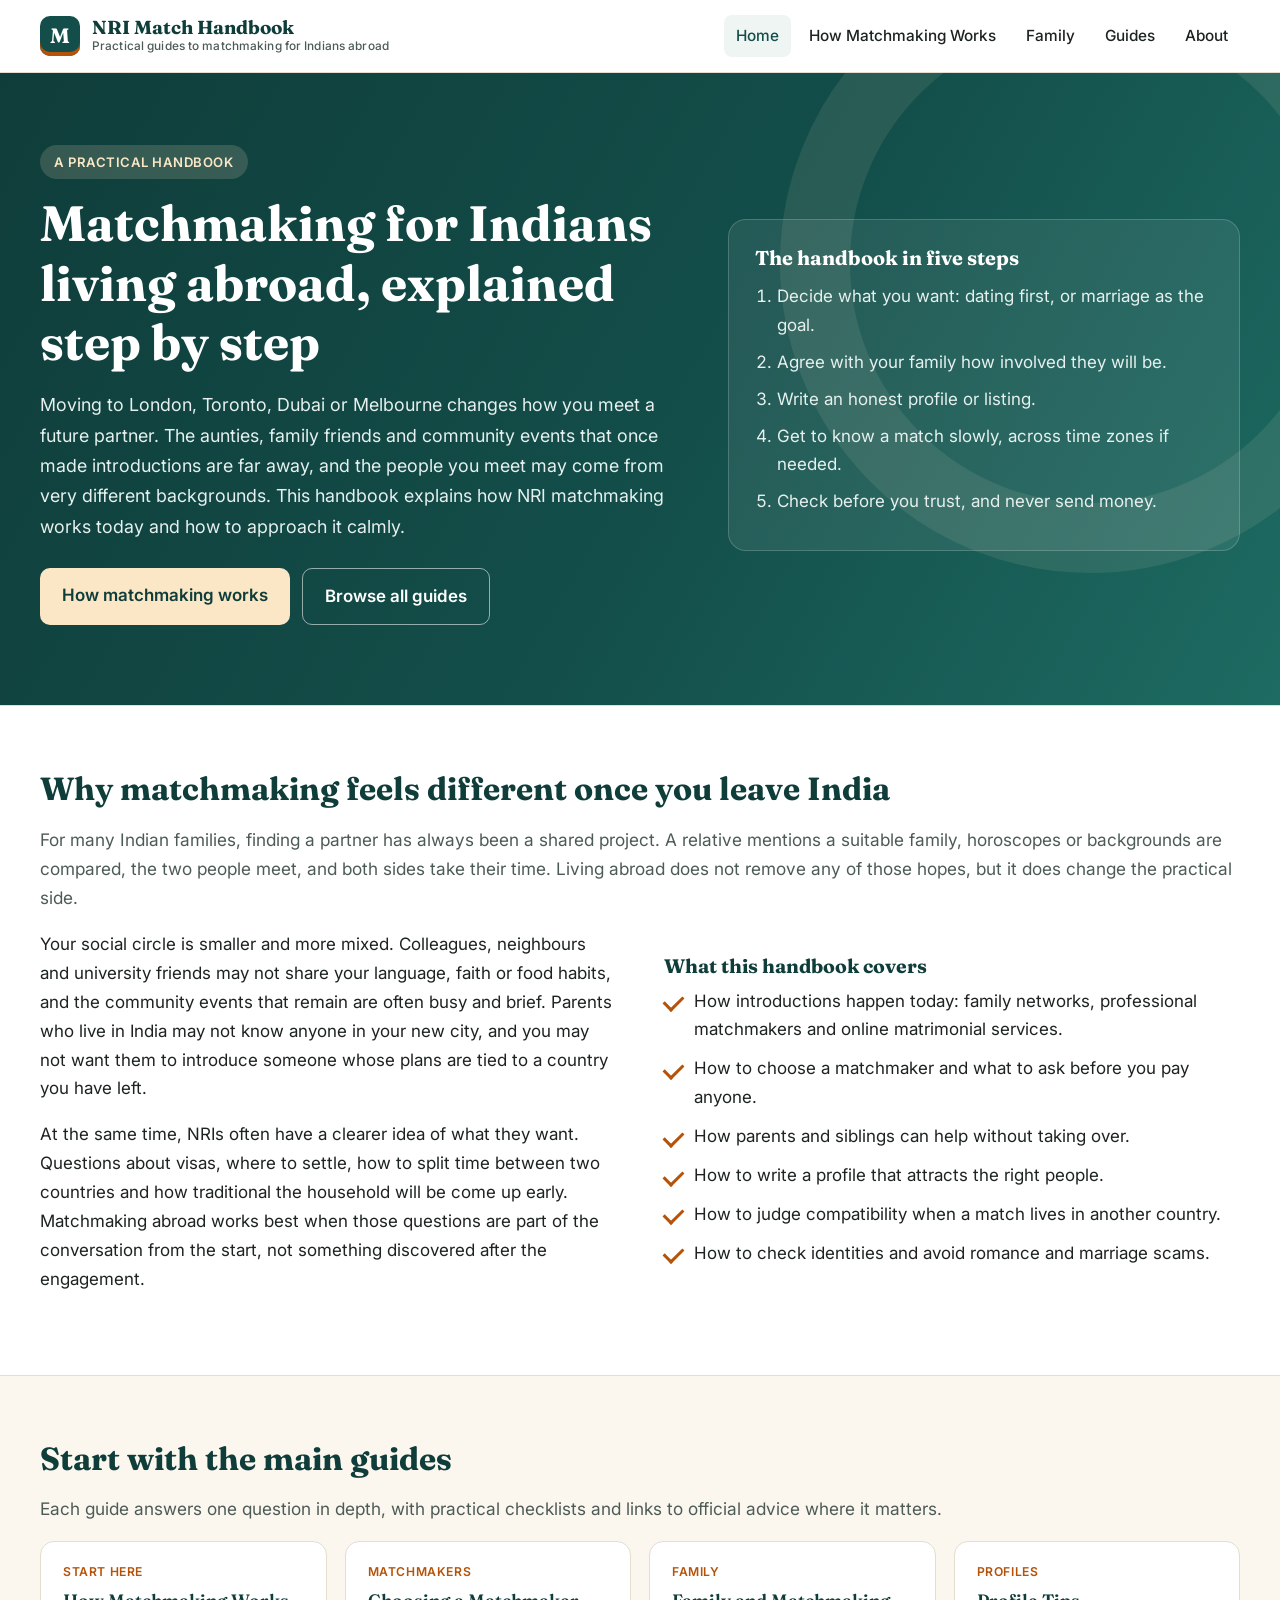
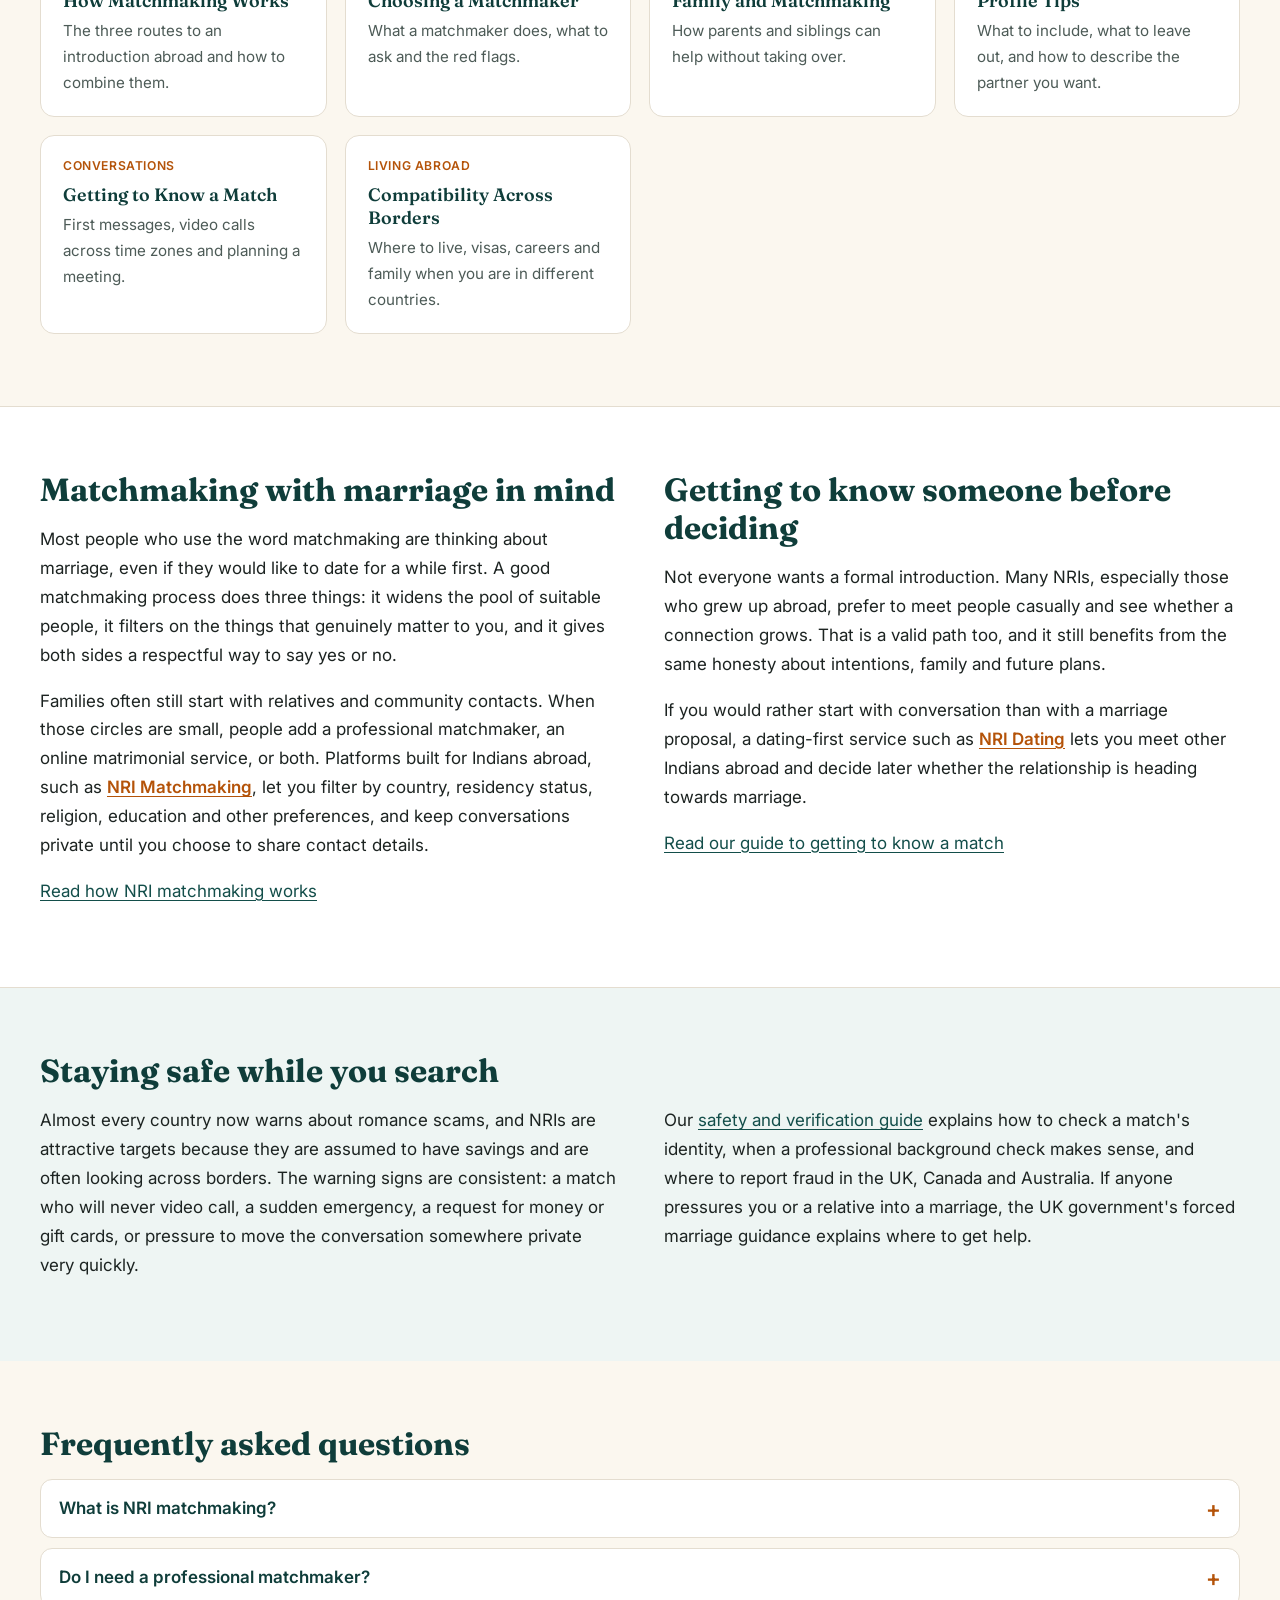
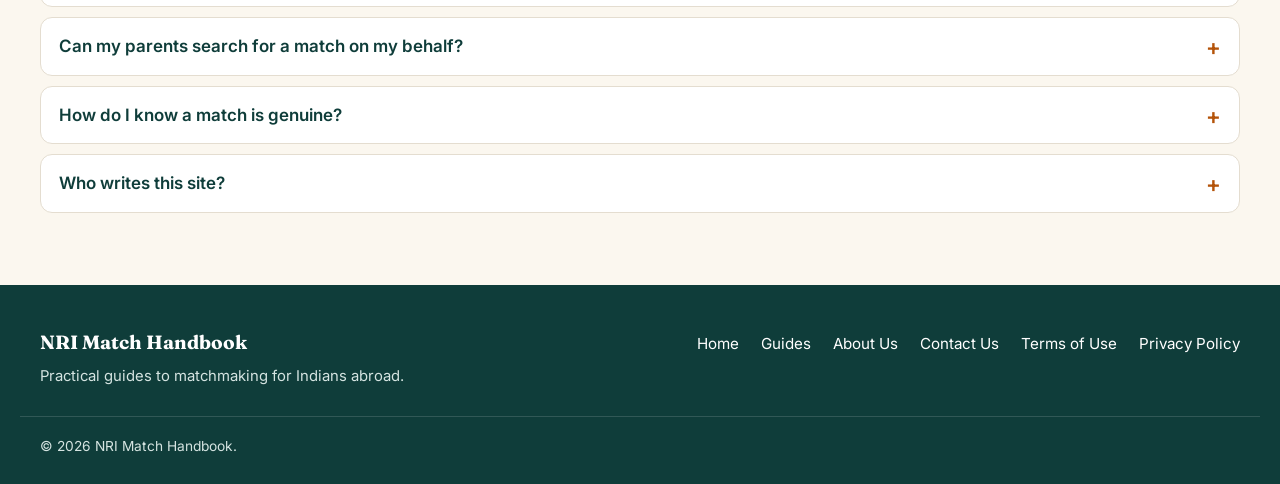
==== index.html @ 5d5caadc "Publish NRI Match Handbook" ====
<!doctype html><html lang="en-GB"><head><meta charset="utf-8">
<meta name="viewport" content="width=device-width, initial-scale=1">
<title>NRI Match Handbook: Matchmaking Guides for Indians Abroad</title>
<meta name="description" content="Plain-English guides to NRI matchmaking: how introductions work abroad, choosing a matchmaker, family involvement, profiles and staying safe.">
<link rel="canonical" href="https://nridating.github.io/">
<meta property="og:title" content="NRI Match Handbook: Matchmaking Guides for Indians Abroad"><meta property="og:description" content="Plain-English guides to NRI matchmaking: how introductions work abroad, choosing a matchmaker, family involvement, profiles and staying safe.">
<meta property="og:type" content="website"><meta property="og:url" content="https://nridating.github.io/">
<link rel="icon" href="/assets/favicon.svg" type="image/svg+xml">
<link rel="preconnect" href="https://fonts.googleapis.com"><link rel="preconnect" href="https://fonts.gstatic.com" crossorigin>
<link href="https://fonts.googleapis.com/css2?family=Fraunces:opsz,wght@9..144,600;9..144,700&family=Inter:wght@400;500;600&display=swap" rel="stylesheet">
<link rel="stylesheet" href="/assets/style.css?v=20261117">
<script type="application/ld+json">{"@context": "https://schema.org", "@type": "WebSite", "name": "NRI Match Handbook", "url": "https://nridating.github.io/"}</script>
</head><body>
<header class="site-header"><div class="wrap head-row"><a class="brand" href="/"><span class="brand-mark" aria-hidden="true">M</span><span class="brand-text">NRI Match Handbook<small>Practical guides to matchmaking for Indians abroad</small></span></a><button class="menu-btn" type="button" aria-expanded="false" aria-controls="site-nav">Menu</button><nav id="site-nav" class="site-nav" aria-label="Main"><ul><li><a href="/" aria-current="page">Home</a></li><li><a href="/how-nri-matchmaking-works/">How Matchmaking Works</a></li><li><a href="/family-and-matchmaking/">Family</a></li><li><a href="/guides/">Guides</a></li><li><a href="/about/">About</a></li></ul></nav></div></header>
<main>
<section class="hero">
  <div class="wrap hero-grid">
    <div>
      <span class="eyebrow">A practical handbook</span>
      <h1>Matchmaking for Indians living abroad, explained step by step</h1>
      <p>Moving to London, Toronto, Dubai or Melbourne changes how you meet a future partner. The aunties, family friends and community events that once made introductions are far away, and the people you meet may come from very different backgrounds. This handbook explains how NRI matchmaking works today and how to approach it calmly.</p>
      <div class="btns">
        <a class="btn btn-primary" href="/how-nri-matchmaking-works/">How matchmaking works</a>
        <a class="btn btn-ghost" href="/guides/">Browse all guides</a>
      </div>
    </div>
    <div class="hero-panel">
      <h2>The handbook in five steps</h2>
      <ol>
        <li>Decide what you want: dating first, or marriage as the goal.</li>
        <li>Agree with your family how involved they will be.</li>
        <li>Write an honest profile or listing.</li>
        <li>Get to know a match slowly, across time zones if needed.</li>
        <li>Check before you trust, and never send money.</li>
      </ol>
    </div>
  </div>
</section>

<section class="band band-white">
  <div class="wrap">
    <h2>Why matchmaking feels different once you leave India</h2>
    <p class="section-intro">For many Indian families, finding a partner has always been a shared project. A relative mentions a suitable family, horoscopes or backgrounds are compared, the two people meet, and both sides take their time. Living abroad does not remove any of those hopes, but it does change the practical side.</p>
    <div class="split">
      <div>
        <p>Your social circle is smaller and more mixed. Colleagues, neighbours and university friends may not share your language, faith or food habits, and the community events that remain are often busy and brief. Parents who live in India may not know anyone in your new city, and you may not want them to introduce someone whose plans are tied to a country you have left.</p>
        <p>At the same time, NRIs often have a clearer idea of what they want. Questions about visas, where to settle, how to split time between two countries and how traditional the household will be come up early. Matchmaking abroad works best when those questions are part of the conversation from the start, not something discovered after the engagement.</p>
      </div>
      <div>
        <h3>What this handbook covers</h3>
        <ul class="checks">
          <li>How introductions happen today: family networks, professional matchmakers and online matrimonial services.</li>
          <li>How to choose a matchmaker and what to ask before you pay anyone.</li>
          <li>How parents and siblings can help without taking over.</li>
          <li>How to write a profile that attracts the right people.</li>
          <li>How to judge compatibility when a match lives in another country.</li>
          <li>How to check identities and avoid romance and marriage scams.</li>
        </ul>
      </div>
    </div>
  </div>
</section>

<section class="band">
  <div class="wrap">
    <h2>Start with the main guides</h2>
    <p class="section-intro">Each guide answers one question in depth, with practical checklists and links to official advice where it matters.</p>
    <div class="cards">
<a class="card" href="/how-nri-matchmaking-works/"><span class="card-kicker">Start here</span><strong>How Matchmaking Works</strong><span>The three routes to an introduction abroad and how to combine them.</span></a>
<a class="card" href="/choosing-a-matchmaker/"><span class="card-kicker">Matchmakers</span><strong>Choosing a Matchmaker</strong><span>What a matchmaker does, what to ask and the red flags.</span></a>
<a class="card" href="/family-and-matchmaking/"><span class="card-kicker">Family</span><strong>Family and Matchmaking</strong><span>How parents and siblings can help without taking over.</span></a>
<a class="card" href="/matrimonial-profile-tips/"><span class="card-kicker">Profiles</span><strong>Profile Tips</strong><span>What to include, what to leave out, and how to describe the partner you want.</span></a>
<a class="card" href="/getting-to-know-a-match/"><span class="card-kicker">Conversations</span><strong>Getting to Know a Match</strong><span>First messages, video calls across time zones and planning a meeting.</span></a>
<a class="card" href="/compatibility-across-borders/"><span class="card-kicker">Living abroad</span><strong>Compatibility Across Borders</strong><span>Where to live, visas, careers and family when you are in different countries.</span></a>
</div>
  </div>
</section>

<section class="band band-white">
  <div class="wrap split">
    <div>
      <h2>Matchmaking with marriage in mind</h2>
      <p>Most people who use the word matchmaking are thinking about marriage, even if they would like to date for a while first. A good matchmaking process does three things: it widens the pool of suitable people, it filters on the things that genuinely matter to you, and it gives both sides a respectful way to say yes or no.</p>
      <p>Families often still start with relatives and community contacts. When those circles are small, people add a professional matchmaker, an online matrimonial service, or both. Platforms built for Indians abroad, such as <a class="ext" href="https://nri.dating/nri-matchmaking">NRI Matchmaking</a>, let you filter by country, residency status, religion, education and other preferences, and keep conversations private until you choose to share contact details.</p>
      <p><a href="/how-nri-matchmaking-works/">Read how NRI matchmaking works</a></p>
    </div>
    <div>
      <h2>Getting to know someone before deciding</h2>
      <p>Not everyone wants a formal introduction. Many NRIs, especially those who grew up abroad, prefer to meet people casually and see whether a connection grows. That is a valid path too, and it still benefits from the same honesty about intentions, family and future plans.</p>
      <p>If you would rather start with conversation than with a marriage proposal, a dating-first service such as <a class="ext" href="https://nri.dating/">NRI Dating</a> lets you meet other Indians abroad and decide later whether the relationship is heading towards marriage.</p>
      <p><a href="/getting-to-know-a-match/">Read our guide to getting to know a match</a></p>
    </div>
  </div>
</section>

<section class="band band-tint">
  <div class="wrap">
    <h2>Staying safe while you search</h2>
    <div class="split">
      <p>Almost every country now warns about romance scams, and NRIs are attractive targets because they are assumed to have savings and are often looking across borders. The warning signs are consistent: a match who will never video call, a sudden emergency, a request for money or gift cards, or pressure to move the conversation somewhere private very quickly.</p>
      <p>Our <a href="/safety-and-verification/">safety and verification guide</a> explains how to check a match's identity, when a professional background check makes sense, and where to report fraud in the UK, Canada and Australia. If anyone pressures you or a relative into a marriage, the UK government's forced marriage guidance explains where to get help.</p>
    </div>
  </div>
</section>

<section class="band">
  <div class="wrap">
    <h2>Frequently asked questions</h2>
    <div class="faq">
<details><summary>What is NRI matchmaking?</summary><p>It is the process of finding a compatible partner, usually for marriage, when you are an Indian living outside India. It can involve family introductions, a professional matchmaker, an online matrimonial or dating service, or a mix of all three.</p></details>
<details><summary>Do I need a professional matchmaker?</summary><p>Not necessarily. Many people find a partner through family networks or online services alone. A matchmaker can help if you are short of time, have very specific requirements or want someone to handle first conversations, but you should check exactly what you are paying for first.</p></details>
<details><summary>Can my parents search for a match on my behalf?</summary><p>Yes, and many do. It works best when you agree in advance what they can share, who makes the first contact and how quickly things move. Our family guide covers this in detail.</p></details>
<details><summary>How do I know a match is genuine?</summary><p>Video call early, check that names, jobs and locations are consistent, take your time, and never send money to someone you have not met. Our safety guide lists more checks and official places to report scams.</p></details>
<details><summary>Who writes this site?</summary><p>NRI Match Handbook is published by the team behind NRI Dating, an online service for Indians abroad. The guides are written to be useful whichever service you choose.</p></details>
</div>
  </div>
</section>
</main>
<footer class="site-footer"><div class="wrap foot-row"><div class="foot-brand"><strong>NRI Match Handbook</strong><p>Practical guides to matchmaking for Indians abroad.</p></div><nav aria-label="Footer"><ul><li><a href="/">Home</a></li><li><a href="/guides/">Guides</a></li><li><a href="/about/">About Us</a></li><li><a href="/contact/">Contact Us</a></li><li><a href="/terms-of-use/">Terms of Use</a></li><li><a href="/privacy-policy/">Privacy Policy</a></li></ul></nav></div><div class="wrap copy">© 2026 NRI Match Handbook.</div></footer>
<script src="/assets/site.js?v=20261117" defer></script>
</body></html>
---- assets/style.css ----
/* NRI Match Handbook - satellite site on GitHub Pages */
:root {
  --ink: #1c2321;
  --muted: #4d5b57;
  --green: #134e4a;
  --green-2: #0f3d3a;
  --saffron: #b45309;
  --saffron-soft: #fbe7c6;
  --cream: #fbf7ef;
  --paper: #ffffff;
  --line: #e4ddd0;
  --tint: #eef5f3;
  --radius: 14px;
  --serif: "Fraunces", Georgia, "Times New Roman", serif;
  --sans: "Inter", -apple-system, BlinkMacSystemFont, "Segoe UI", Roboto, Arial, sans-serif;
}
* { box-sizing: border-box; }
html { -webkit-text-size-adjust: 100%; }
body { margin: 0; background: var(--cream); color: var(--ink); font: 400 17px/1.7 var(--sans); overflow-x: hidden; }
img { max-width: 100%; height: auto; display: block; }
a { color: var(--green); text-underline-offset: 3px; }
a:hover { color: var(--saffron); }
a.ext { color: var(--saffron); font-weight: 600; }
.wrap { max-width: 1240px; margin: 0 auto; padding: 0 20px; }
h1, h2, h3 { font-family: var(--serif); line-height: 1.2; color: var(--green-2); }
h1 { font-size: clamp(2rem, 4.2vw, 3.1rem); margin: .3em 0 .35em; }
h2 { font-size: clamp(1.45rem, 2.6vw, 2rem); margin: 1.6em 0 .5em; }
h3 { font-size: 1.22rem; margin: 1.3em 0 .4em; }
p { margin: 0 0 1em; }

/* header */
.site-header { background: var(--paper); border-bottom: 1px solid var(--line); position: sticky; top: 0; z-index: 10; }
.head-row { display: flex; align-items: center; justify-content: space-between; gap: 16px; min-height: 72px; }
.brand { display: flex; align-items: center; gap: 12px; text-decoration: none; color: var(--green-2); }
.brand-mark { width: 40px; height: 40px; border-radius: 10px; background: var(--green); color: #fff; display: grid; place-items: center;
  font: 700 1.3rem/1 var(--serif); box-shadow: inset 0 -4px 0 var(--saffron); }
.brand-text { font: 700 1.18rem/1.15 var(--serif); }
.brand-text small { display: block; font: 500 .74rem/1.3 var(--sans); color: var(--muted); letter-spacing: .01em; }
.site-nav ul { list-style: none; margin: 0; padding: 0; display: flex; gap: 6px; }
.site-nav a { display: block; padding: 8px 12px; border-radius: 8px; text-decoration: none; color: var(--ink); font-weight: 500; font-size: .96rem; }
.site-nav a:hover, .site-nav a[aria-current="page"] { background: var(--tint); color: var(--green); }
.menu-btn { display: none; background: var(--green); color: #fff; border: 0; border-radius: 8px; padding: 9px 14px; font: 600 .95rem var(--sans); cursor: pointer; }

/* home hero */
.hero { background: linear-gradient(120deg, var(--green-2) 0%, var(--green) 55%, #1d6b62 100%); color: #fff; position: relative; overflow: hidden; }
.hero::after { content: ""; position: absolute; right: -120px; top: -120px; width: 480px; height: 480px; border-radius: 50%;
  border: 70px solid rgba(251, 231, 198, .09); }
.hero-grid { display: grid; grid-template-columns: 1.25fr 1fr; gap: 48px; align-items: center; padding: 72px 20px 80px; position: relative; z-index: 1; }
.hero h1 { color: #fff; }
.hero .eyebrow { display: inline-block; background: rgba(251, 231, 198, .16); color: var(--saffron-soft); border-radius: 999px; padding: 6px 14px;
  font-size: .82rem; font-weight: 600; letter-spacing: .04em; text-transform: uppercase; }
.hero p { font-size: 1.12rem; color: #e6f0ee; }
.hero .btns { display: flex; flex-wrap: wrap; gap: 12px; margin-top: 26px; }
.btn { display: inline-block; padding: 13px 22px; border-radius: 10px; font-weight: 600; text-decoration: none; }
.btn-primary { background: var(--saffron-soft); color: var(--green-2); }
.btn-primary:hover { background: #fff; color: var(--green-2); }
.btn-ghost { border: 1.5px solid rgba(255, 255, 255, .55); color: #fff; }
.btn-ghost:hover { background: rgba(255, 255, 255, .1); color: #fff; }
.hero-panel { background: rgba(255, 255, 255, .08); border: 1px solid rgba(255, 255, 255, .18); border-radius: 18px; padding: 26px; }
.hero-panel h2 { color: #fff; font-size: 1.25rem; margin: 0 0 12px; }
.hero-panel ol { margin: 0; padding-left: 1.3em; color: #e6f0ee; }
.hero-panel li { margin-bottom: 8px; }

/* home sections */
.band { padding: 64px 0; }
.band-white { background: var(--paper); border-top: 1px solid var(--line); border-bottom: 1px solid var(--line); }
.band-tint { background: var(--tint); }
.band h2:first-child { margin-top: 0; }
.section-intro { font-size: 1.08rem; color: var(--muted); }
.split { display: grid; grid-template-columns: 1fr 1fr; gap: 48px; align-items: start; }
.checks { list-style: none; padding: 0; margin: 0 0 1em; }
.checks li { position: relative; padding-left: 30px; margin-bottom: 10px; }
.checks li::before { content: ""; position: absolute; left: 0; top: .5em; width: 16px; height: 9px; border-left: 3px solid var(--saffron);
  border-bottom: 3px solid var(--saffron); transform: rotate(-45deg); }
.note { background: var(--saffron-soft); border-left: 4px solid var(--saffron); border-radius: 0 var(--radius) var(--radius) 0; padding: 16px 20px; margin: 1.2em 0; }

/* cards */
.cards { display: grid; grid-template-columns: repeat(auto-fill, minmax(260px, 1fr)); gap: 18px; margin: 18px 0 8px; }
.card { display: flex; flex-direction: column; gap: 6px; background: var(--paper); border: 1px solid var(--line); border-radius: var(--radius);
  padding: 20px 22px; text-decoration: none; color: var(--ink); transition: border-color .15s, transform .15s; }
.card:hover { border-color: var(--green); transform: translateY(-2px); color: var(--ink); }
.card strong { font: 600 1.12rem/1.3 var(--serif); color: var(--green-2); }
.card span { color: var(--muted); font-size: .95rem; }
.card .card-kicker { color: var(--saffron); font-size: .76rem; font-weight: 600; text-transform: uppercase; letter-spacing: .05em; }

/* inner pages */
.page-hero { background: linear-gradient(120deg, var(--green-2), var(--green)); color: #fff; padding: 34px 0 40px; }
.page-hero h1 { color: #fff; }
.page-hero .lead { font-size: 1.12rem; color: #e6f0ee; margin: 0; }
.page-hero a { color: var(--saffron-soft); }
.crumbs { font-size: .88rem; color: #cfe1dd; }
.crumbs a { color: #fff; }
.crumbs .sep { opacity: .6; margin: 0 4px; }
.with-side { display: grid; grid-template-columns: minmax(0, 1fr) 320px; gap: 48px; padding-top: 40px; padding-bottom: 64px; }
.single { padding-top: 40px; padding-bottom: 64px; }
.prose > h2:first-child { margin-top: 0; }
.prose ul, .prose ol { padding-left: 1.3em; margin: 0 0 1.1em; }
.prose li { margin-bottom: 6px; }
.sidebar { display: flex; flex-direction: column; gap: 20px; }
.side-box { background: var(--paper); border: 1px solid var(--line); border-radius: var(--radius); padding: 20px 22px; position: sticky; top: 96px; }
.side-box + .side-box { position: static; }
.side-box h2 { font-size: 1.08rem; margin: 0 0 10px; }
.side-box ul { list-style: none; margin: 0; padding: 0; }
.side-box li a { display: block; padding: 6px 0; border-bottom: 1px solid var(--line); text-decoration: none; font-size: .95rem; }
.side-box li a[aria-current="page"] { color: var(--saffron); font-weight: 600; }
.about-box { background: var(--tint); }
.about-box p { font-size: .93rem; color: var(--muted); }

/* faq */
.faq { display: flex; flex-direction: column; gap: 10px; margin: 12px 0 8px; }
.faq details { background: var(--paper); border: 1px solid var(--line); border-radius: 12px; padding: 0 18px; }
.faq summary { cursor: pointer; padding: 14px 0; font-weight: 600; color: var(--green-2); list-style: none; position: relative; padding-right: 28px; }
.faq summary::-webkit-details-marker { display: none; }
.faq summary::after { content: "+"; position: absolute; right: 0; top: 10px; font-size: 1.4rem; color: var(--saffron); }
.faq details[open] summary::after { content: "–"; }
.faq details p { color: var(--muted); }
.related { margin-top: 2.2em; }
.next-steps { background: var(--paper); border: 1px solid var(--line); border-radius: var(--radius); padding: 22px 24px; margin-top: 2em; }
.next-steps h2 { margin-top: 0; }

/* footer */
.site-footer { background: var(--green-2); color: #d5e4e1; padding: 44px 0 26px; }
.foot-row { display: flex; justify-content: space-between; gap: 32px; flex-wrap: wrap; }
.foot-brand strong { font: 700 1.2rem var(--serif); color: #fff; }
.foot-brand p { margin: 6px 0 0; font-size: .93rem; }
.site-footer ul { list-style: none; margin: 0; padding: 0; display: flex; flex-wrap: wrap; gap: 6px 22px; }
.site-footer a { color: #fff; text-decoration: none; font-size: .95rem; }
.site-footer a:hover { color: var(--saffron-soft); }
.copy { margin-top: 26px; padding-top: 18px; border-top: 1px solid rgba(255, 255, 255, .14); font-size: .86rem; }

@media (max-width: 960px) {
  .hero-grid, .split, .with-side { grid-template-columns: 1fr; }
  .hero-grid { gap: 28px; padding: 52px 20px 56px; }
  .side-box { position: static; }
}
@media (max-width: 820px) {
  .menu-btn { display: inline-block; }
  .site-nav { display: none; position: absolute; left: 0; right: 0; top: 72px; background: var(--paper); border-bottom: 1px solid var(--line); }
  .site-nav.open { display: block; }
  .site-nav ul { flex-direction: column; padding: 8px 16px 16px; }
  .head-row { position: relative; }
  .brand-text small { display: none; }
}
@media (max-width: 480px) {
  body { font-size: 16px; }
  .wrap { padding: 0 16px; }
  .band { padding: 48px 0; }
}
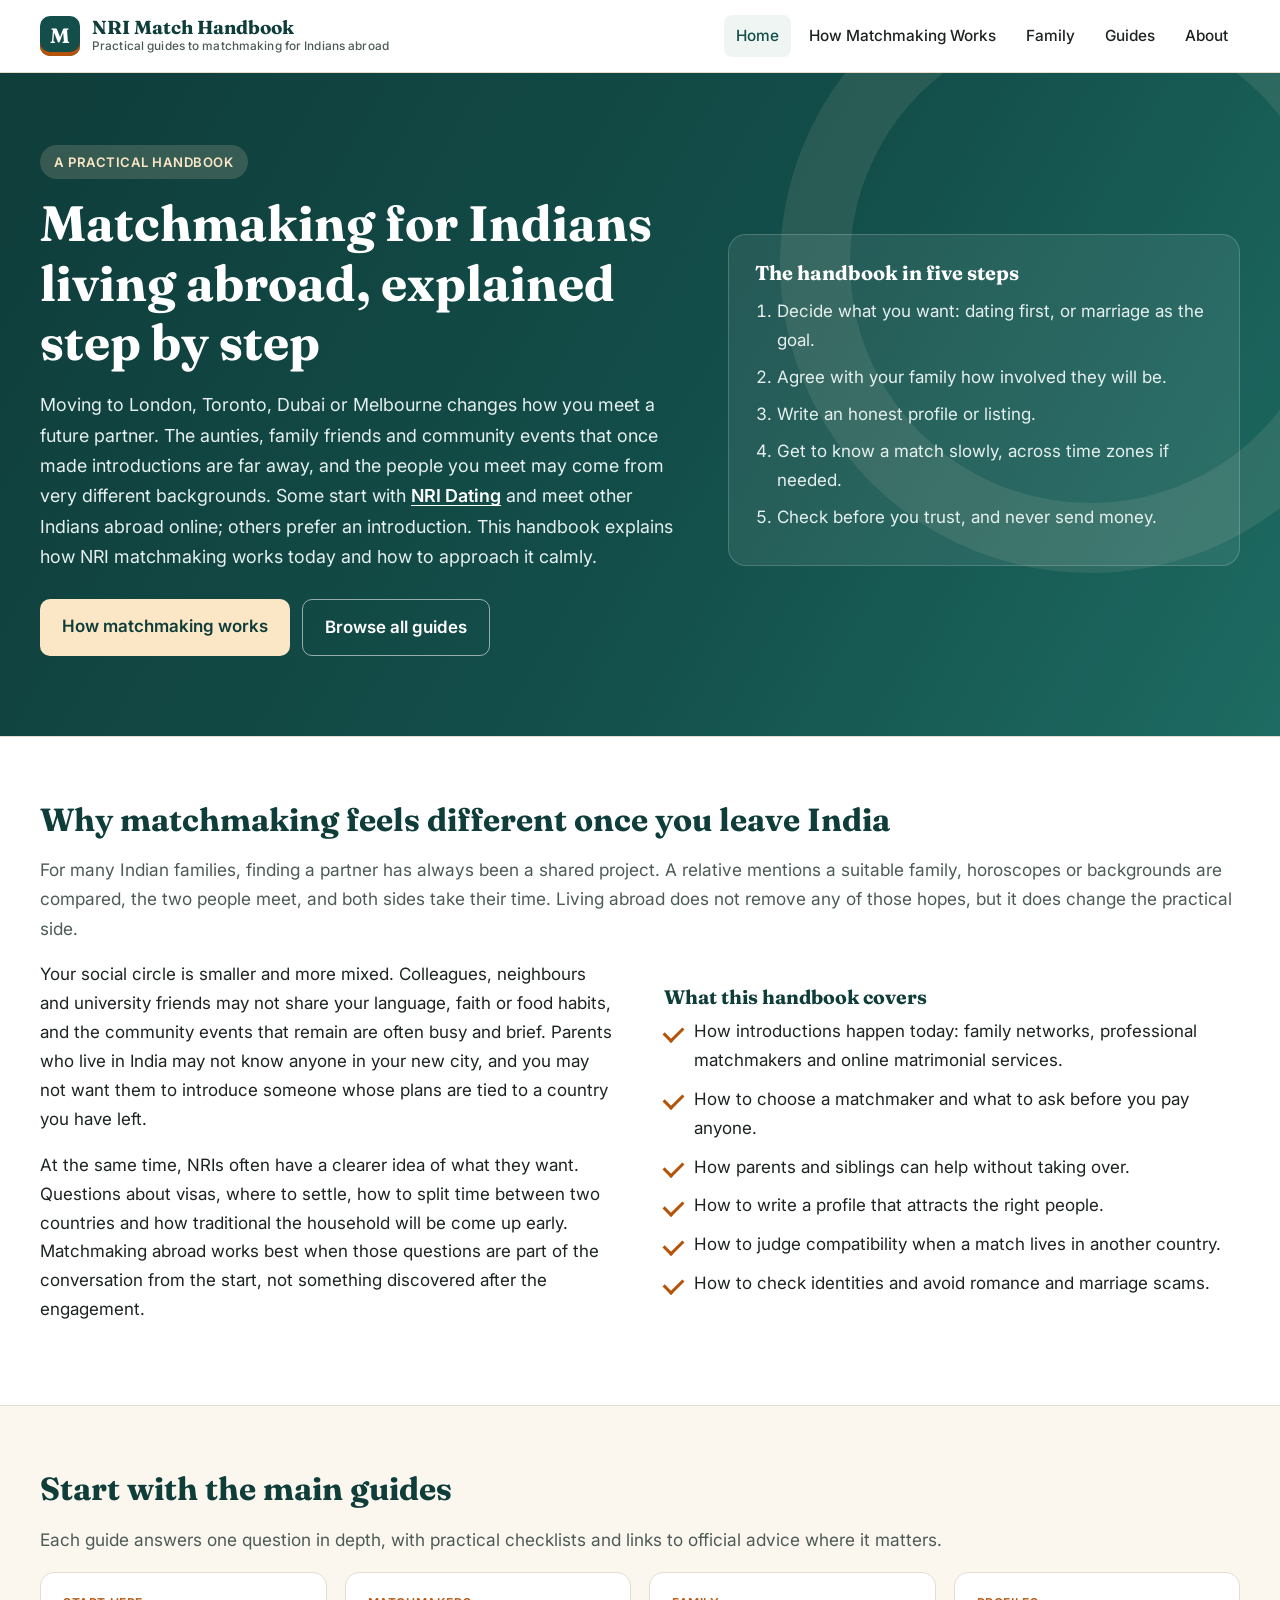
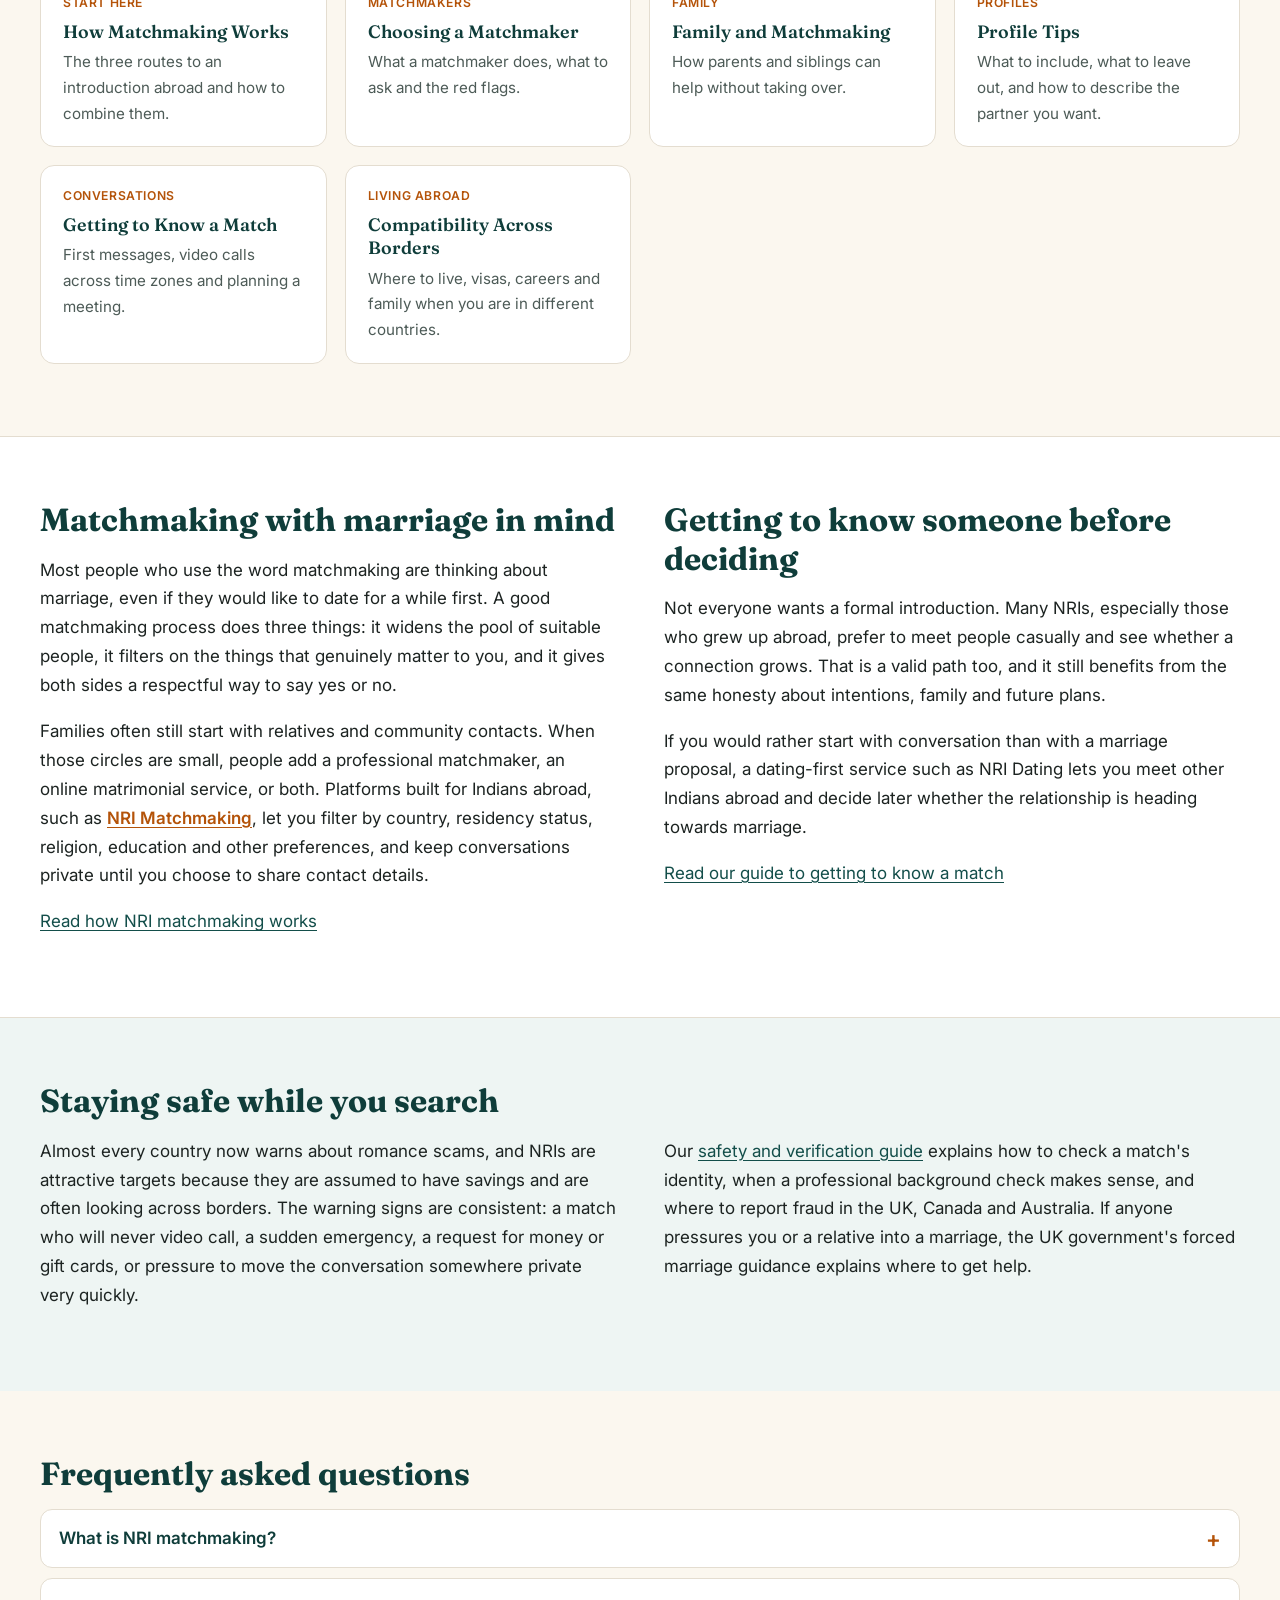
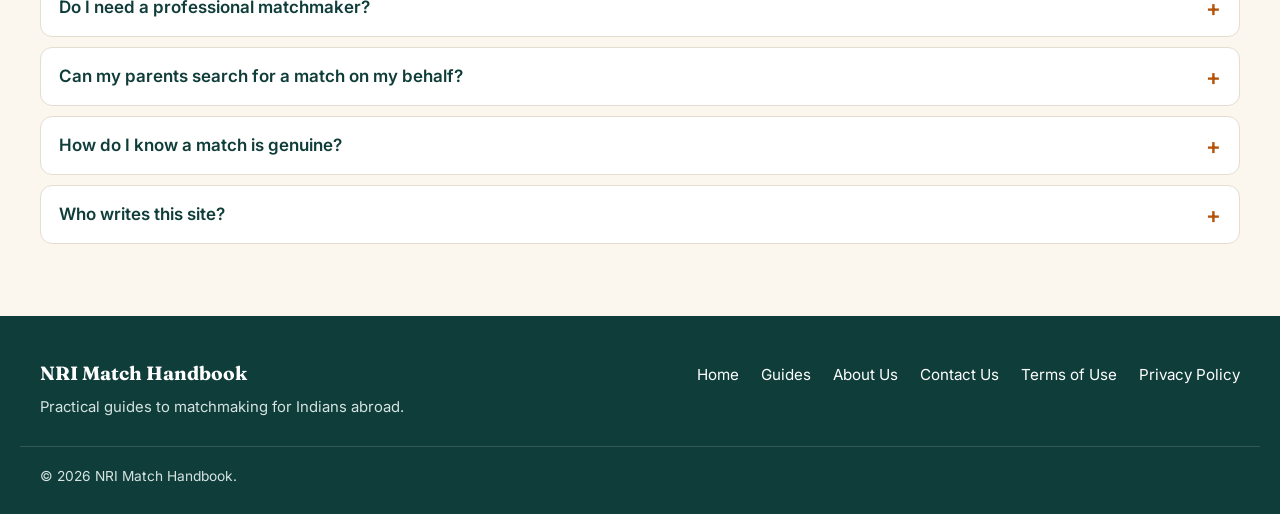
==== commit 488dabfe: "Move NRI Dating link to the top of the content" ====
--- a/index.html
+++ b/index.html
@@ -18,7 +18,7 @@
     <div>
       <span class="eyebrow">A practical handbook</span>
       <h1>Matchmaking for Indians living abroad, explained step by step</h1>
-      <p>Moving to London, Toronto, Dubai or Melbourne changes how you meet a future partner. The aunties, family friends and community events that once made introductions are far away, and the people you meet may come from very different backgrounds. This handbook explains how NRI matchmaking works today and how to approach it calmly.</p>
+      <p>Moving to London, Toronto, Dubai or Melbourne changes how you meet a future partner. The aunties, family friends and community events that once made introductions are far away, and the people you meet may come from very different backgrounds. Some start with <a class="ext" href="https://nri.dating/">NRI Dating</a> and meet other Indians abroad online; others prefer an introduction. This handbook explains how NRI matchmaking works today and how to approach it calmly.</p>
       <div class="btns">
         <a class="btn btn-primary" href="/how-nri-matchmaking-works/">How matchmaking works</a>
         <a class="btn btn-ghost" href="/guides/">Browse all guides</a>
@@ -87,7 +87,7 @@
     <div>
       <h2>Getting to know someone before deciding</h2>
       <p>Not everyone wants a formal introduction. Many NRIs, especially those who grew up abroad, prefer to meet people casually and see whether a connection grows. That is a valid path too, and it still benefits from the same honesty about intentions, family and future plans.</p>
-      <p>If you would rather start with conversation than with a marriage proposal, a dating-first service such as <a class="ext" href="https://nri.dating/">NRI Dating</a> lets you meet other Indians abroad and decide later whether the relationship is heading towards marriage.</p>
+      <p>If you would rather start with conversation than with a marriage proposal, a dating-first service such as NRI Dating lets you meet other Indians abroad and decide later whether the relationship is heading towards marriage.</p>
       <p><a href="/getting-to-know-a-match/">Read our guide to getting to know a match</a></p>
     </div>
   </div>
--- a/assets/style.css
+++ b/assets/style.css
@@ -50,6 +50,7 @@
 .hero .eyebrow { display: inline-block; background: rgba(251, 231, 198, .16); color: var(--saffron-soft); border-radius: 999px; padding: 6px 14px;
   font-size: .82rem; font-weight: 600; letter-spacing: .04em; text-transform: uppercase; }
 .hero p { font-size: 1.12rem; color: #e6f0ee; }
+.hero p a { color: #fff; font-weight: 600; text-decoration: underline; text-underline-offset: 3px; }
 .hero .btns { display: flex; flex-wrap: wrap; gap: 12px; margin-top: 26px; }
 .btn { display: inline-block; padding: 13px 22px; border-radius: 10px; font-weight: 600; text-decoration: none; }
 .btn-primary { background: var(--saffron-soft); color: var(--green-2); }
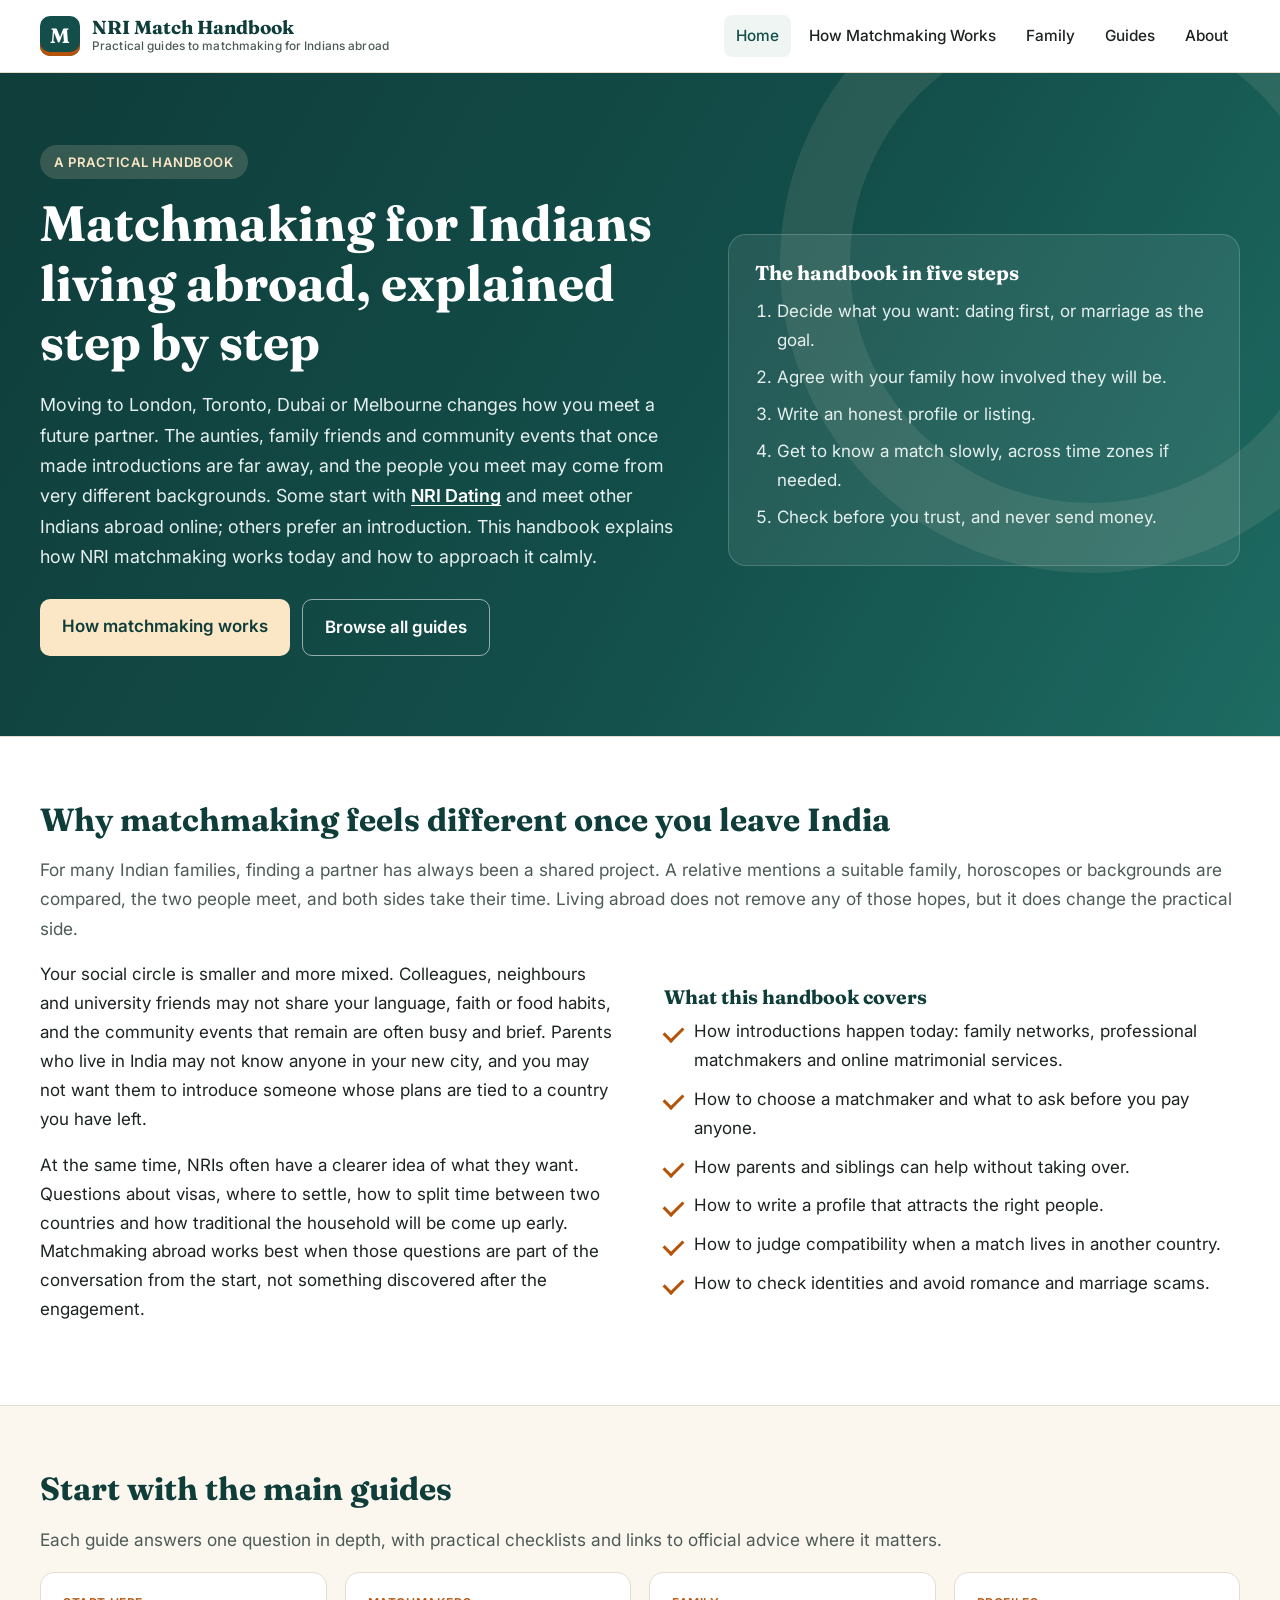
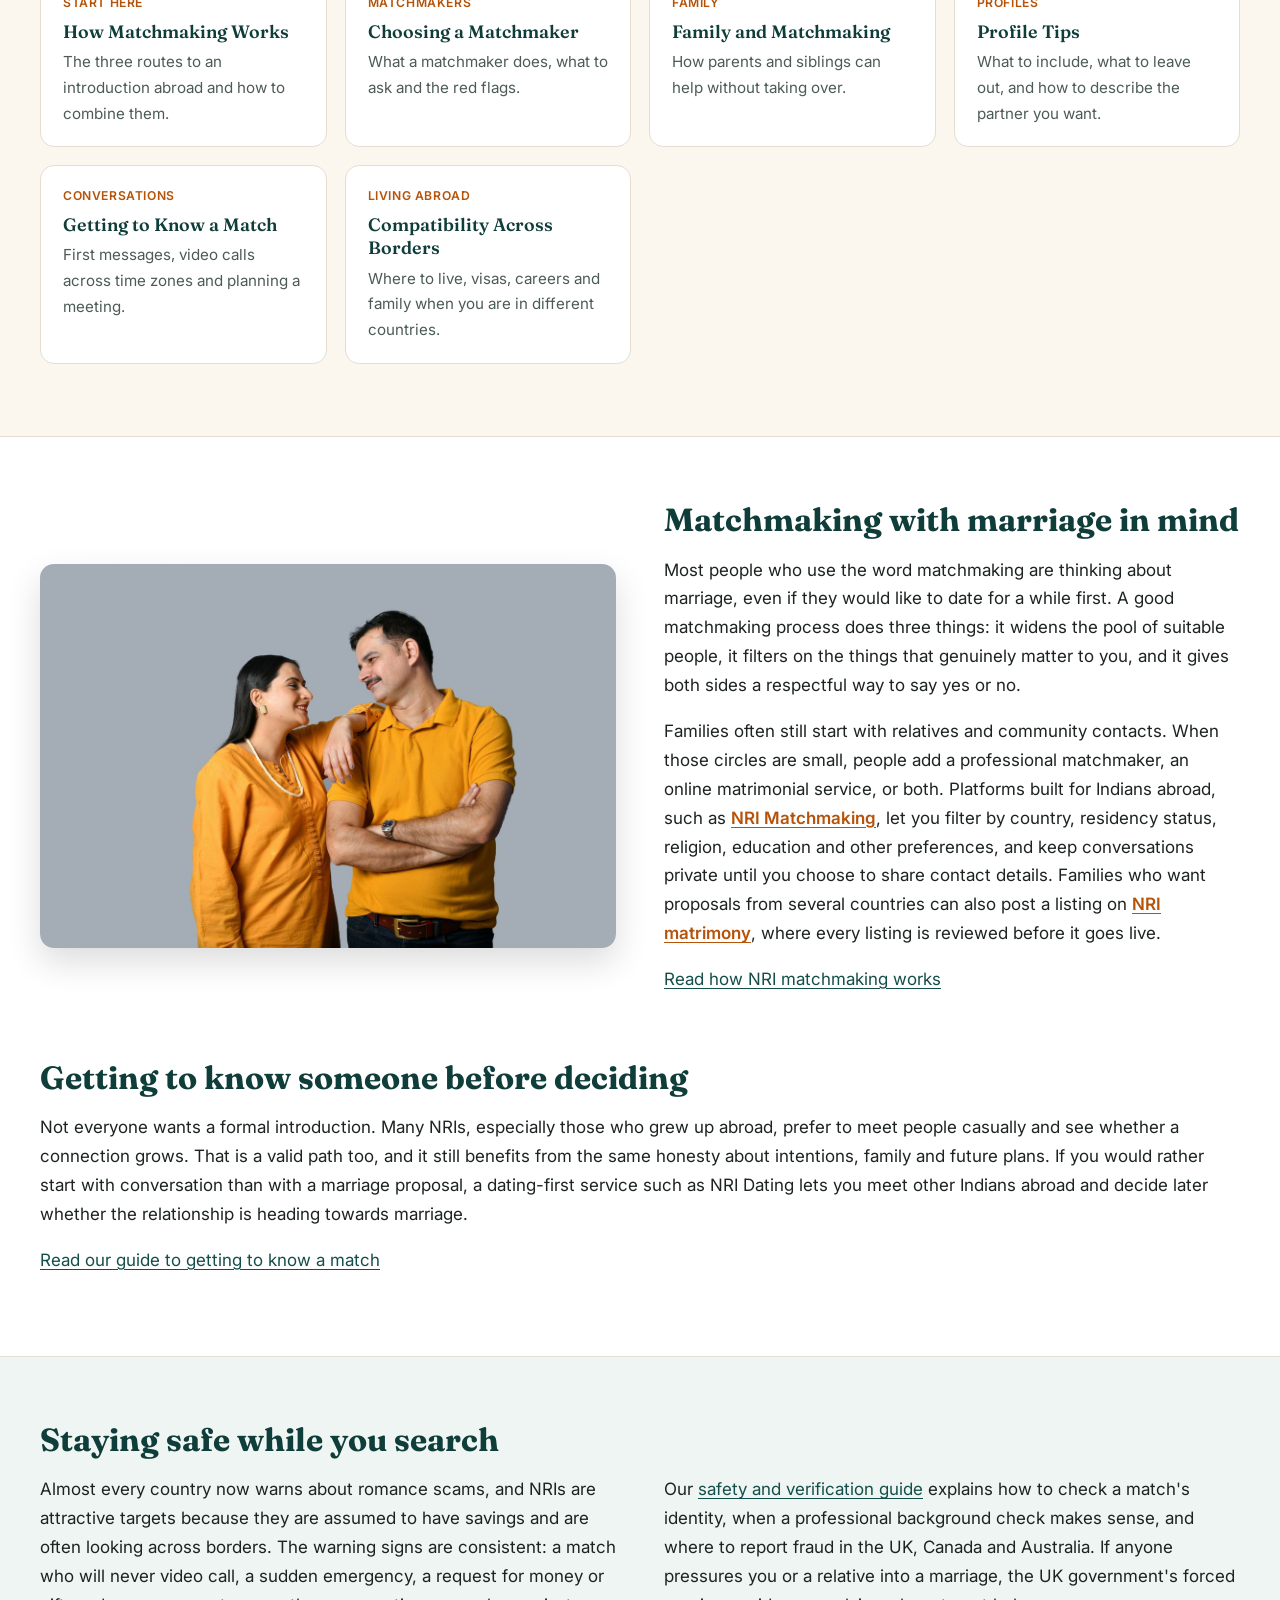
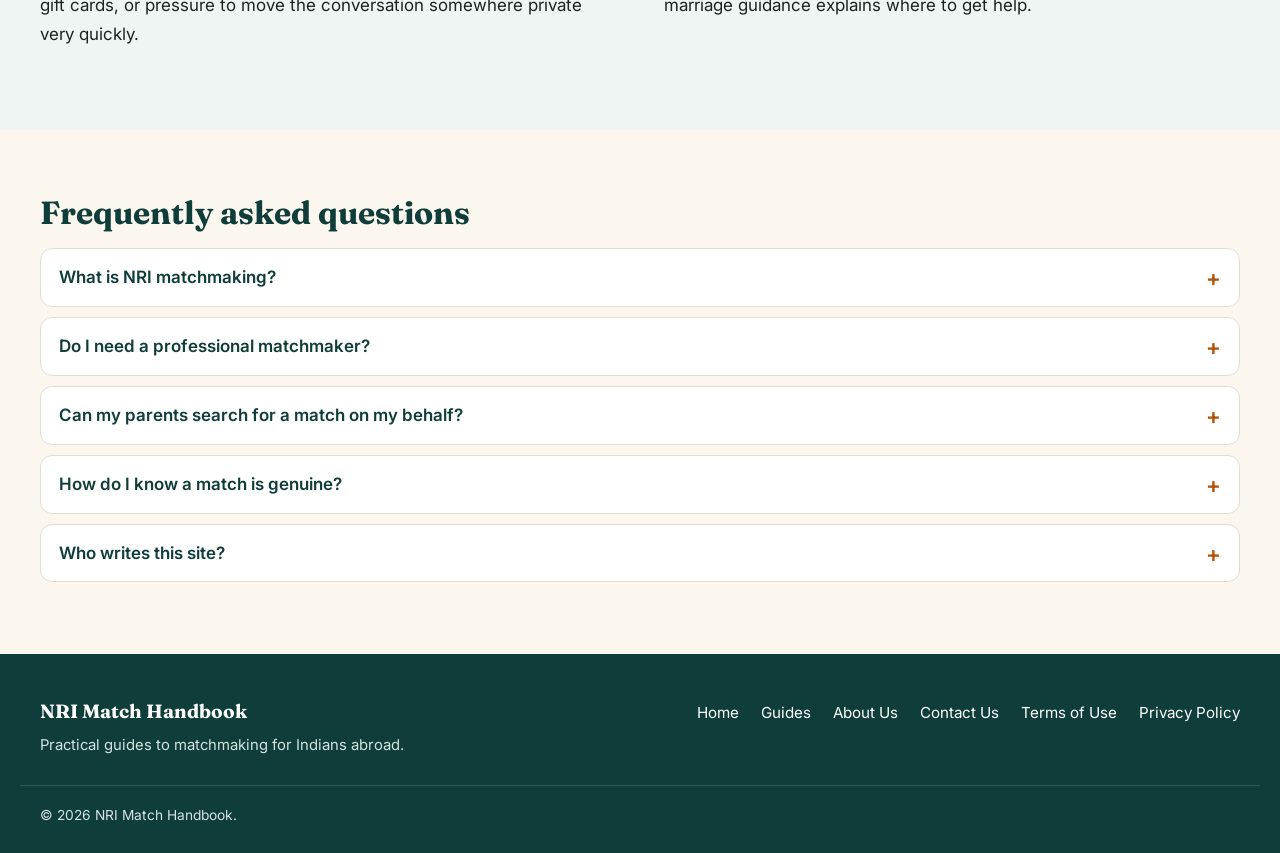
==== commit 9ad3bf90: "Home: NRI Matchmaking photo section and NRI matrimony link" ====
--- a/index.html
+++ b/index.html
@@ -8,7 +8,7 @@
 <link rel="icon" href="/assets/favicon.svg" type="image/svg+xml">
 <link rel="preconnect" href="https://fonts.googleapis.com"><link rel="preconnect" href="https://fonts.gstatic.com" crossorigin>
 <link href="https://fonts.googleapis.com/css2?family=Fraunces:opsz,wght@9..144,600;9..144,700&family=Inter:wght@400;500;600&display=swap" rel="stylesheet">
-<link rel="stylesheet" href="/assets/style.css?v=20261117">
+<link rel="stylesheet" href="/assets/style.css?v=20261118">
 <script type="application/ld+json">{"@context": "https://schema.org", "@type": "WebSite", "name": "NRI Match Handbook", "url": "https://nridating.github.io/"}</script>
 </head><body>
 <header class="site-header"><div class="wrap head-row"><a class="brand" href="/"><span class="brand-mark" aria-hidden="true">M</span><span class="brand-text">NRI Match Handbook<small>Practical guides to matchmaking for Indians abroad</small></span></a><button class="menu-btn" type="button" aria-expanded="false" aria-controls="site-nav">Menu</button><nav id="site-nav" class="site-nav" aria-label="Main"><ul><li><a href="/" aria-current="page">Home</a></li><li><a href="/how-nri-matchmaking-works/">How Matchmaking Works</a></li><li><a href="/family-and-matchmaking/">Family</a></li><li><a href="/guides/">Guides</a></li><li><a href="/about/">About</a></li></ul></nav></div></header>
@@ -76,20 +76,20 @@
   </div>
 </section>
 
-<section class="band band-white">
-  <div class="wrap split">
+<section class="band band-white" id="nri-matchmaking">
+  <div class="wrap split split-photo">
+    <div class="split-img"><img src="/assets/nri-matchmaking-couple.jpg" alt="A smiling Indian couple in matching mustard-yellow clothes, the woman leaning on the man's shoulder" width="1200" height="800" loading="lazy"></div>
     <div>
       <h2>Matchmaking with marriage in mind</h2>
       <p>Most people who use the word matchmaking are thinking about marriage, even if they would like to date for a while first. A good matchmaking process does three things: it widens the pool of suitable people, it filters on the things that genuinely matter to you, and it gives both sides a respectful way to say yes or no.</p>
-      <p>Families often still start with relatives and community contacts. When those circles are small, people add a professional matchmaker, an online matrimonial service, or both. Platforms built for Indians abroad, such as <a class="ext" href="https://nri.dating/nri-matchmaking">NRI Matchmaking</a>, let you filter by country, residency status, religion, education and other preferences, and keep conversations private until you choose to share contact details.</p>
+      <p>Families often still start with relatives and community contacts. When those circles are small, people add a professional matchmaker, an online matrimonial service, or both. Platforms built for Indians abroad, such as <a class="ext" href="https://nri.dating/nri-matchmaking">NRI Matchmaking</a>, let you filter by country, residency status, religion, education and other preferences, and keep conversations private until you choose to share contact details. Families who want proposals from several countries can also post a listing on <a class="ext" href="https://nri.dating/nri-matrimony">NRI matrimony</a>, where every listing is reviewed before it goes live.</p>
       <p><a href="/how-nri-matchmaking-works/">Read how NRI matchmaking works</a></p>
     </div>
-    <div>
-      <h2>Getting to know someone before deciding</h2>
-      <p>Not everyone wants a formal introduction. Many NRIs, especially those who grew up abroad, prefer to meet people casually and see whether a connection grows. That is a valid path too, and it still benefits from the same honesty about intentions, family and future plans.</p>
-      <p>If you would rather start with conversation than with a marriage proposal, a dating-first service such as NRI Dating lets you meet other Indians abroad and decide later whether the relationship is heading towards marriage.</p>
-      <p><a href="/getting-to-know-a-match/">Read our guide to getting to know a match</a></p>
-    </div>
+  </div>
+  <div class="wrap split-after">
+    <h2>Getting to know someone before deciding</h2>
+    <p>Not everyone wants a formal introduction. Many NRIs, especially those who grew up abroad, prefer to meet people casually and see whether a connection grows. That is a valid path too, and it still benefits from the same honesty about intentions, family and future plans. If you would rather start with conversation than with a marriage proposal, a dating-first service such as NRI Dating lets you meet other Indians abroad and decide later whether the relationship is heading towards marriage.</p>
+    <p><a href="/getting-to-know-a-match/">Read our guide to getting to know a match</a></p>
   </div>
 </section>
 
@@ -117,5 +117,5 @@
 </section>
 </main>
 <footer class="site-footer"><div class="wrap foot-row"><div class="foot-brand"><strong>NRI Match Handbook</strong><p>Practical guides to matchmaking for Indians abroad.</p></div><nav aria-label="Footer"><ul><li><a href="/">Home</a></li><li><a href="/guides/">Guides</a></li><li><a href="/about/">About Us</a></li><li><a href="/contact/">Contact Us</a></li><li><a href="/terms-of-use/">Terms of Use</a></li><li><a href="/privacy-policy/">Privacy Policy</a></li></ul></nav></div><div class="wrap copy">© 2026 NRI Match Handbook.</div></footer>
-<script src="/assets/site.js?v=20261117" defer></script>
+<script src="/assets/site.js?v=20261118" defer></script>
 </body></html>
--- a/assets/style.css
+++ b/assets/style.css
@@ -68,6 +68,9 @@
 .band-tint { background: var(--tint); }
 .band h2:first-child { margin-top: 0; }
 .section-intro { font-size: 1.08rem; color: var(--muted); }
+.split.split-photo { align-items: center; }
+.split-img img { display: block; width: 100%; height: auto; aspect-ratio: 3/2; object-fit: cover; border-radius: var(--radius); box-shadow: 0 14px 34px rgba(0,0,0,.14); }
+.split-after { margin-top: 48px; }
 .split { display: grid; grid-template-columns: 1fr 1fr; gap: 48px; align-items: start; }
 .checks { list-style: none; padding: 0; margin: 0 0 1em; }
 .checks li { position: relative; padding-left: 30px; margin-bottom: 10px; }
